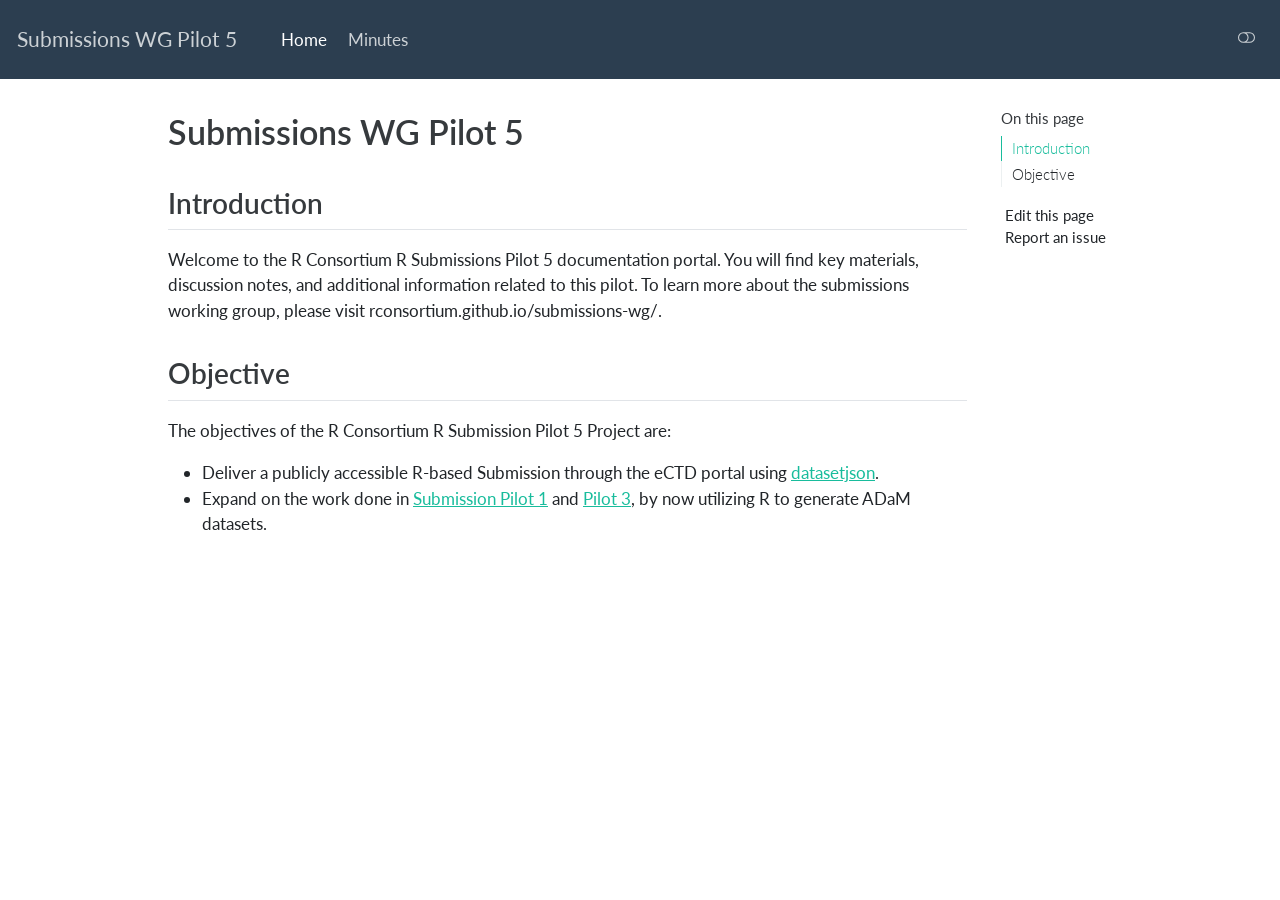
==== docs/index.html @ e1dfb93c "fix website and render" ====
<!DOCTYPE html>
<html xmlns="http://www.w3.org/1999/xhtml" lang="en" xml:lang="en"><head>

<meta charset="utf-8">
<meta name="generator" content="quarto-1.3.433">

<meta name="viewport" content="width=device-width, initial-scale=1.0, user-scalable=yes">


<title>Submissions WG Pilot 5</title>
<style>
code{white-space: pre-wrap;}
span.smallcaps{font-variant: small-caps;}
div.columns{display: flex; gap: min(4vw, 1.5em);}
div.column{flex: auto; overflow-x: auto;}
div.hanging-indent{margin-left: 1.5em; text-indent: -1.5em;}
ul.task-list{list-style: none;}
ul.task-list li input[type="checkbox"] {
  width: 0.8em;
  margin: 0 0.8em 0.2em -1em; /* quarto-specific, see https://github.com/quarto-dev/quarto-cli/issues/4556 */ 
  vertical-align: middle;
}
</style>


<script src="site_libs/quarto-nav/quarto-nav.js"></script>
<script src="site_libs/quarto-nav/headroom.min.js"></script>
<script src="site_libs/clipboard/clipboard.min.js"></script>
<script src="site_libs/quarto-search/autocomplete.umd.js"></script>
<script src="site_libs/quarto-search/fuse.min.js"></script>
<script src="site_libs/quarto-search/quarto-search.js"></script>
<meta name="quarto:offset" content="./">
<script src="site_libs/quarto-html/quarto.js"></script>
<script src="site_libs/quarto-html/popper.min.js"></script>
<script src="site_libs/quarto-html/tippy.umd.min.js"></script>
<script src="site_libs/quarto-html/anchor.min.js"></script>
<link href="site_libs/quarto-html/tippy.css" rel="stylesheet">
<link href="site_libs/quarto-html/quarto-syntax-highlighting.css" rel="stylesheet" class="quarto-color-scheme" id="quarto-text-highlighting-styles">
<link href="site_libs/quarto-html/quarto-syntax-highlighting-dark.css" rel="prefetch" class="quarto-color-scheme quarto-color-alternate" id="quarto-text-highlighting-styles">
<script src="site_libs/bootstrap/bootstrap.min.js"></script>
<link href="site_libs/bootstrap/bootstrap-icons.css" rel="stylesheet">
<link href="site_libs/bootstrap/bootstrap.min.css" rel="stylesheet" class="quarto-color-scheme" id="quarto-bootstrap" data-mode="light">
<link href="site_libs/bootstrap/bootstrap-dark.min.css" rel="prefetch" class="quarto-color-scheme quarto-color-alternate" id="quarto-bootstrap" data-mode="dark">
<script id="quarto-search-options" type="application/json">{
  "location": "navbar",
  "copy-button": false,
  "collapse-after": 3,
  "panel-placement": "end",
  "type": "overlay",
  "limit": 20,
  "language": {
    "search-no-results-text": "No results",
    "search-matching-documents-text": "matching documents",
    "search-copy-link-title": "Copy link to search",
    "search-hide-matches-text": "Hide additional matches",
    "search-more-match-text": "more match in this document",
    "search-more-matches-text": "more matches in this document",
    "search-clear-button-title": "Clear",
    "search-detached-cancel-button-title": "Cancel",
    "search-submit-button-title": "Submit",
    "search-label": "Search"
  }
}</script>


<link rel="stylesheet" href="styles.css">
</head>

<body class="nav-fixed">

<div id="quarto-search-results"></div>
  <header id="quarto-header" class="headroom fixed-top">
    <nav class="navbar navbar-expand-lg navbar-dark ">
      <div class="navbar-container container-fluid">
      <div class="navbar-brand-container">
    <a class="navbar-brand" href="./index.html">
    <span class="navbar-title">Submissions WG Pilot 5</span>
    </a>
  </div>
            <div id="quarto-search" class="" title="Search"></div>
          <button class="navbar-toggler" type="button" data-bs-toggle="collapse" data-bs-target="#navbarCollapse" aria-controls="navbarCollapse" aria-expanded="false" aria-label="Toggle navigation" onclick="if (window.quartoToggleHeadroom) { window.quartoToggleHeadroom(); }">
  <span class="navbar-toggler-icon"></span>
</button>
          <div class="collapse navbar-collapse" id="navbarCollapse">
            <ul class="navbar-nav navbar-nav-scroll me-auto">
  <li class="nav-item">
    <a class="nav-link active" href="./index.html" rel="" target="" aria-current="page">
 <span class="menu-text">Home</span></a>
  </li>  
  <li class="nav-item">
    <a class="nav-link" href="https://github.com/RConsortium/submissions-pilot5-datasetjson/discussions/3/" rel="" target="">
 <span class="menu-text">Minutes</span></a>
  </li>  
</ul>
            <ul class="navbar-nav navbar-nav-scroll ms-auto">
  <li class="nav-item compact">
    <a class="nav-link" href="https://github.com/RConsortium/submissions-pilot5-website" rel="" target=""><i class="bi bi-github" role="img" aria-label="GitHub Site">
</i> 
 <span class="menu-text"></span></a>
  </li>  
</ul>
            <div class="quarto-navbar-tools">
  <a href="" class="quarto-color-scheme-toggle quarto-navigation-tool  px-1" onclick="window.quartoToggleColorScheme(); return false;" title="Toggle dark mode"><i class="bi"></i></a>
</div>
          </div> <!-- /navcollapse -->
      </div> <!-- /container-fluid -->
    </nav>
</header>
<!-- content -->
<div id="quarto-content" class="quarto-container page-columns page-rows-contents page-layout-article page-navbar">
<!-- sidebar -->
<!-- margin-sidebar -->
    <div id="quarto-margin-sidebar" class="sidebar margin-sidebar">
        <nav id="TOC" role="doc-toc" class="toc-active">
    <h2 id="toc-title">On this page</h2>
   
  <ul>
  <li><a href="#introduction" id="toc-introduction" class="nav-link active" data-scroll-target="#introduction">Introduction</a></li>
  <li><a href="#objective" id="toc-objective" class="nav-link" data-scroll-target="#objective">Objective</a></li>
  </ul>
<div class="toc-actions"><div><i class="bi bi-github"></i></div><div class="action-links"><p><a href="https://github.com/RConsortium/submissions-pilot5-website/edit/main/index.qmd" class="toc-action">Edit this page</a></p><p><a href="https://github.com/RConsortium/submissions-pilot5-website/issues/new" class="toc-action">Report an issue</a></p></div></div></nav>
    </div>
<!-- main -->
<main class="content" id="quarto-document-content">

<header id="title-block-header" class="quarto-title-block default">
<div class="quarto-title">
<h1 class="title">Submissions WG Pilot 5</h1>
</div>



<div class="quarto-title-meta">

    
  
    
  </div>
  

</header>

<section id="introduction" class="level2">
<h2 class="anchored" data-anchor-id="introduction">Introduction</h2>
<p>Welcome to the R Consortium R Submissions Pilot 5 documentation portal. You will find key materials, discussion notes, and additional information related to this pilot. To learn more about the submissions working group, please visit rconsortium.github.io/submissions-wg/.</p>
</section>
<section id="objective" class="level2">
<h2 class="anchored" data-anchor-id="objective">Objective</h2>
<p>The objectives of the R Consortium R Submission Pilot 5 Project are:</p>
<ul>
<li>Deliver a publicly accessible R-based Submission through the eCTD portal using <a href="https://github.com/atorus-research/datasetjson">datasetjson</a>.</li>
<li>Expand on the work done in <a href="https://github.com/RConsortium/submissions-pilot1">Submission Pilot 1</a> and <a href="https://github.com/RConsortium/submissions-pilot3-adam">Pilot 3</a>, by now utilizing R to generate ADaM datasets.</li>
</ul>


</section>

</main> <!-- /main -->
<script id="quarto-html-after-body" type="application/javascript">
window.document.addEventListener("DOMContentLoaded", function (event) {
  const toggleBodyColorMode = (bsSheetEl) => {
    const mode = bsSheetEl.getAttribute("data-mode");
    const bodyEl = window.document.querySelector("body");
    if (mode === "dark") {
      bodyEl.classList.add("quarto-dark");
      bodyEl.classList.remove("quarto-light");
    } else {
      bodyEl.classList.add("quarto-light");
      bodyEl.classList.remove("quarto-dark");
    }
  }
  const toggleBodyColorPrimary = () => {
    const bsSheetEl = window.document.querySelector("link#quarto-bootstrap");
    if (bsSheetEl) {
      toggleBodyColorMode(bsSheetEl);
    }
  }
  toggleBodyColorPrimary();  
  const disableStylesheet = (stylesheets) => {
    for (let i=0; i < stylesheets.length; i++) {
      const stylesheet = stylesheets[i];
      stylesheet.rel = 'prefetch';
    }
  }
  const enableStylesheet = (stylesheets) => {
    for (let i=0; i < stylesheets.length; i++) {
      const stylesheet = stylesheets[i];
      stylesheet.rel = 'stylesheet';
    }
  }
  const manageTransitions = (selector, allowTransitions) => {
    const els = window.document.querySelectorAll(selector);
    for (let i=0; i < els.length; i++) {
      const el = els[i];
      if (allowTransitions) {
        el.classList.remove('notransition');
      } else {
        el.classList.add('notransition');
      }
    }
  }
  const toggleColorMode = (alternate) => {
    // Switch the stylesheets
    const alternateStylesheets = window.document.querySelectorAll('link.quarto-color-scheme.quarto-color-alternate');
    manageTransitions('#quarto-margin-sidebar .nav-link', false);
    if (alternate) {
      enableStylesheet(alternateStylesheets);
      for (const sheetNode of alternateStylesheets) {
        if (sheetNode.id === "quarto-bootstrap") {
          toggleBodyColorMode(sheetNode);
        }
      }
    } else {
      disableStylesheet(alternateStylesheets);
      toggleBodyColorPrimary();
    }
    manageTransitions('#quarto-margin-sidebar .nav-link', true);
    // Switch the toggles
    const toggles = window.document.querySelectorAll('.quarto-color-scheme-toggle');
    for (let i=0; i < toggles.length; i++) {
      const toggle = toggles[i];
      if (toggle) {
        if (alternate) {
          toggle.classList.add("alternate");     
        } else {
          toggle.classList.remove("alternate");
        }
      }
    }
    // Hack to workaround the fact that safari doesn't
    // properly recolor the scrollbar when toggling (#1455)
    if (navigator.userAgent.indexOf('Safari') > 0 && navigator.userAgent.indexOf('Chrome') == -1) {
      manageTransitions("body", false);
      window.scrollTo(0, 1);
      setTimeout(() => {
        window.scrollTo(0, 0);
        manageTransitions("body", true);
      }, 40);  
    }
  }
  const isFileUrl = () => { 
    return window.location.protocol === 'file:';
  }
  const hasAlternateSentinel = () => {  
    let styleSentinel = getColorSchemeSentinel();
    if (styleSentinel !== null) {
      return styleSentinel === "alternate";
    } else {
      return false;
    }
  }
  const setStyleSentinel = (alternate) => {
    const value = alternate ? "alternate" : "default";
    if (!isFileUrl()) {
      window.localStorage.setItem("quarto-color-scheme", value);
    } else {
      localAlternateSentinel = value;
    }
  }
  const getColorSchemeSentinel = () => {
    if (!isFileUrl()) {
      const storageValue = window.localStorage.getItem("quarto-color-scheme");
      return storageValue != null ? storageValue : localAlternateSentinel;
    } else {
      return localAlternateSentinel;
    }
  }
  let localAlternateSentinel = 'default';
  // Dark / light mode switch
  window.quartoToggleColorScheme = () => {
    // Read the current dark / light value 
    let toAlternate = !hasAlternateSentinel();
    toggleColorMode(toAlternate);
    setStyleSentinel(toAlternate);
  };
  // Ensure there is a toggle, if there isn't float one in the top right
  if (window.document.querySelector('.quarto-color-scheme-toggle') === null) {
    const a = window.document.createElement('a');
    a.classList.add('top-right');
    a.classList.add('quarto-color-scheme-toggle');
    a.href = "";
    a.onclick = function() { try { window.quartoToggleColorScheme(); } catch {} return false; };
    const i = window.document.createElement("i");
    i.classList.add('bi');
    a.appendChild(i);
    window.document.body.appendChild(a);
  }
  // Switch to dark mode if need be
  if (hasAlternateSentinel()) {
    toggleColorMode(true);
  } else {
    toggleColorMode(false);
  }
  const icon = "";
  const anchorJS = new window.AnchorJS();
  anchorJS.options = {
    placement: 'right',
    icon: icon
  };
  anchorJS.add('.anchored');
  const isCodeAnnotation = (el) => {
    for (const clz of el.classList) {
      if (clz.startsWith('code-annotation-')) {                     
        return true;
      }
    }
    return false;
  }
  const clipboard = new window.ClipboardJS('.code-copy-button', {
    text: function(trigger) {
      const codeEl = trigger.previousElementSibling.cloneNode(true);
      for (const childEl of codeEl.children) {
        if (isCodeAnnotation(childEl)) {
          childEl.remove();
        }
      }
      return codeEl.innerText;
    }
  });
  clipboard.on('success', function(e) {
    // button target
    const button = e.trigger;
    // don't keep focus
    button.blur();
    // flash "checked"
    button.classList.add('code-copy-button-checked');
    var currentTitle = button.getAttribute("title");
    button.setAttribute("title", "Copied!");
    let tooltip;
    if (window.bootstrap) {
      button.setAttribute("data-bs-toggle", "tooltip");
      button.setAttribute("data-bs-placement", "left");
      button.setAttribute("data-bs-title", "Copied!");
      tooltip = new bootstrap.Tooltip(button, 
        { trigger: "manual", 
          customClass: "code-copy-button-tooltip",
          offset: [0, -8]});
      tooltip.show();    
    }
    setTimeout(function() {
      if (tooltip) {
        tooltip.hide();
        button.removeAttribute("data-bs-title");
        button.removeAttribute("data-bs-toggle");
        button.removeAttribute("data-bs-placement");
      }
      button.setAttribute("title", currentTitle);
      button.classList.remove('code-copy-button-checked');
    }, 1000);
    // clear code selection
    e.clearSelection();
  });
  function tippyHover(el, contentFn) {
    const config = {
      allowHTML: true,
      content: contentFn,
      maxWidth: 500,
      delay: 100,
      arrow: false,
      appendTo: function(el) {
          return el.parentElement;
      },
      interactive: true,
      interactiveBorder: 10,
      theme: 'quarto',
      placement: 'bottom-start'
    };
    window.tippy(el, config); 
  }
  const noterefs = window.document.querySelectorAll('a[role="doc-noteref"]');
  for (var i=0; i<noterefs.length; i++) {
    const ref = noterefs[i];
    tippyHover(ref, function() {
      // use id or data attribute instead here
      let href = ref.getAttribute('data-footnote-href') || ref.getAttribute('href');
      try { href = new URL(href).hash; } catch {}
      const id = href.replace(/^#\/?/, "");
      const note = window.document.getElementById(id);
      return note.innerHTML;
    });
  }
      let selectedAnnoteEl;
      const selectorForAnnotation = ( cell, annotation) => {
        let cellAttr = 'data-code-cell="' + cell + '"';
        let lineAttr = 'data-code-annotation="' +  annotation + '"';
        const selector = 'span[' + cellAttr + '][' + lineAttr + ']';
        return selector;
      }
      const selectCodeLines = (annoteEl) => {
        const doc = window.document;
        const targetCell = annoteEl.getAttribute("data-target-cell");
        const targetAnnotation = annoteEl.getAttribute("data-target-annotation");
        const annoteSpan = window.document.querySelector(selectorForAnnotation(targetCell, targetAnnotation));
        const lines = annoteSpan.getAttribute("data-code-lines").split(",");
        const lineIds = lines.map((line) => {
          return targetCell + "-" + line;
        })
        let top = null;
        let height = null;
        let parent = null;
        if (lineIds.length > 0) {
            //compute the position of the single el (top and bottom and make a div)
            const el = window.document.getElementById(lineIds[0]);
            top = el.offsetTop;
            height = el.offsetHeight;
            parent = el.parentElement.parentElement;
          if (lineIds.length > 1) {
            const lastEl = window.document.getElementById(lineIds[lineIds.length - 1]);
            const bottom = lastEl.offsetTop + lastEl.offsetHeight;
            height = bottom - top;
          }
          if (top !== null && height !== null && parent !== null) {
            // cook up a div (if necessary) and position it 
            let div = window.document.getElementById("code-annotation-line-highlight");
            if (div === null) {
              div = window.document.createElement("div");
              div.setAttribute("id", "code-annotation-line-highlight");
              div.style.position = 'absolute';
              parent.appendChild(div);
            }
            div.style.top = top - 2 + "px";
            div.style.height = height + 4 + "px";
            let gutterDiv = window.document.getElementById("code-annotation-line-highlight-gutter");
            if (gutterDiv === null) {
              gutterDiv = window.document.createElement("div");
              gutterDiv.setAttribute("id", "code-annotation-line-highlight-gutter");
              gutterDiv.style.position = 'absolute';
              const codeCell = window.document.getElementById(targetCell);
              const gutter = codeCell.querySelector('.code-annotation-gutter');
              gutter.appendChild(gutterDiv);
            }
            gutterDiv.style.top = top - 2 + "px";
            gutterDiv.style.height = height + 4 + "px";
          }
          selectedAnnoteEl = annoteEl;
        }
      };
      const unselectCodeLines = () => {
        const elementsIds = ["code-annotation-line-highlight", "code-annotation-line-highlight-gutter"];
        elementsIds.forEach((elId) => {
          const div = window.document.getElementById(elId);
          if (div) {
            div.remove();
          }
        });
        selectedAnnoteEl = undefined;
      };
      // Attach click handler to the DT
      const annoteDls = window.document.querySelectorAll('dt[data-target-cell]');
      for (const annoteDlNode of annoteDls) {
        annoteDlNode.addEventListener('click', (event) => {
          const clickedEl = event.target;
          if (clickedEl !== selectedAnnoteEl) {
            unselectCodeLines();
            const activeEl = window.document.querySelector('dt[data-target-cell].code-annotation-active');
            if (activeEl) {
              activeEl.classList.remove('code-annotation-active');
            }
            selectCodeLines(clickedEl);
            clickedEl.classList.add('code-annotation-active');
          } else {
            // Unselect the line
            unselectCodeLines();
            clickedEl.classList.remove('code-annotation-active');
          }
        });
      }
  const findCites = (el) => {
    const parentEl = el.parentElement;
    if (parentEl) {
      const cites = parentEl.dataset.cites;
      if (cites) {
        return {
          el,
          cites: cites.split(' ')
        };
      } else {
        return findCites(el.parentElement)
      }
    } else {
      return undefined;
    }
  };
  var bibliorefs = window.document.querySelectorAll('a[role="doc-biblioref"]');
  for (var i=0; i<bibliorefs.length; i++) {
    const ref = bibliorefs[i];
    const citeInfo = findCites(ref);
    if (citeInfo) {
      tippyHover(citeInfo.el, function() {
        var popup = window.document.createElement('div');
        citeInfo.cites.forEach(function(cite) {
          var citeDiv = window.document.createElement('div');
          citeDiv.classList.add('hanging-indent');
          citeDiv.classList.add('csl-entry');
          var biblioDiv = window.document.getElementById('ref-' + cite);
          if (biblioDiv) {
            citeDiv.innerHTML = biblioDiv.innerHTML;
          }
          popup.appendChild(citeDiv);
        });
        return popup.innerHTML;
      });
    }
  }
});
</script>
</div> <!-- /content -->



</body></html>
---- docs/site_libs/quarto-html/tippy.css ----
.tippy-box[data-animation=fade][data-state=hidden]{opacity:0}[data-tippy-root]{max-width:calc(100vw - 10px)}.tippy-box{position:relative;background-color:#333;color:#fff;border-radius:4px;font-size:14px;line-height:1.4;white-space:normal;outline:0;transition-property:transform,visibility,opacity}.tippy-box[data-placement^=top]>.tippy-arrow{bottom:0}.tippy-box[data-placement^=top]>.tippy-arrow:before{bottom:-7px;left:0;border-width:8px 8px 0;border-top-color:initial;transform-origin:center top}.tippy-box[data-placement^=bottom]>.tippy-arrow{top:0}.tippy-box[data-placement^=bottom]>.tippy-arrow:before{top:-7px;left:0;border-width:0 8px 8px;border-bottom-color:initial;transform-origin:center bottom}.tippy-box[data-placement^=left]>.tippy-arrow{right:0}.tippy-box[data-placement^=left]>.tippy-arrow:before{border-width:8px 0 8px 8px;border-left-color:initial;right:-7px;transform-origin:center left}.tippy-box[data-placement^=right]>.tippy-arrow{left:0}.tippy-box[data-placement^=right]>.tippy-arrow:before{left:-7px;border-width:8px 8px 8px 0;border-right-color:initial;transform-origin:center right}.tippy-box[data-inertia][data-state=visible]{transition-timing-function:cubic-bezier(.54,1.5,.38,1.11)}.tippy-arrow{width:16px;height:16px;color:#333}.tippy-arrow:before{content:"";position:absolute;border-color:transparent;border-style:solid}.tippy-content{position:relative;padding:5px 9px;z-index:1}
---- docs/site_libs/quarto-html/quarto-syntax-highlighting-dark.css ----
/* quarto syntax highlight colors */
:root {
  --quarto-hl-al-color: #f07178;
  --quarto-hl-an-color: #d4d0ab;
  --quarto-hl-at-color: #00e0e0;
  --quarto-hl-bn-color: #d4d0ab;
  --quarto-hl-bu-color: #abe338;
  --quarto-hl-ch-color: #abe338;
  --quarto-hl-co-color: #f8f8f2;
  --quarto-hl-cv-color: #ffd700;
  --quarto-hl-cn-color: #ffd700;
  --quarto-hl-cf-color: #ffa07a;
  --quarto-hl-dt-color: #ffa07a;
  --quarto-hl-dv-color: #d4d0ab;
  --quarto-hl-do-color: #f8f8f2;
  --quarto-hl-er-color: #f07178;
  --quarto-hl-ex-color: #00e0e0;
  --quarto-hl-fl-color: #d4d0ab;
  --quarto-hl-fu-color: #ffa07a;
  --quarto-hl-im-color: #abe338;
  --quarto-hl-in-color: #d4d0ab;
  --quarto-hl-kw-color: #ffa07a;
  --quarto-hl-op-color: #ffa07a;
  --quarto-hl-ot-color: #00e0e0;
  --quarto-hl-pp-color: #dcc6e0;
  --quarto-hl-re-color: #00e0e0;
  --quarto-hl-sc-color: #abe338;
  --quarto-hl-ss-color: #abe338;
  --quarto-hl-st-color: #abe338;
  --quarto-hl-va-color: #00e0e0;
  --quarto-hl-vs-color: #abe338;
  --quarto-hl-wa-color: #dcc6e0;
}

/* other quarto variables */
:root {
  --quarto-font-monospace: SFMono-Regular, Menlo, Monaco, Consolas, "Liberation Mono", "Courier New", monospace;
}

code span.al {
  background-color: #2a0f15;
  font-weight: bold;
  color: #f07178;
}

code span.an {
  color: #d4d0ab;
}

code span.at {
  color: #00e0e0;
}

code span.bn {
  color: #d4d0ab;
}

code span.bu {
  color: #abe338;
}

code span.ch {
  color: #abe338;
}

code span.co {
  font-style: italic;
  color: #f8f8f2;
}

code span.cv {
  color: #ffd700;
}

code span.cn {
  color: #ffd700;
}

code span.cf {
  font-weight: bold;
  color: #ffa07a;
}

code span.dt {
  color: #ffa07a;
}

code span.dv {
  color: #d4d0ab;
}

code span.do {
  color: #f8f8f2;
}

code span.er {
  color: #f07178;
  text-decoration: underline;
}

code span.ex {
  font-weight: bold;
  color: #00e0e0;
}

code span.fl {
  color: #d4d0ab;
}

code span.fu {
  color: #ffa07a;
}

code span.im {
  color: #abe338;
}

code span.in {
  color: #d4d0ab;
}

code span.kw {
  font-weight: bold;
  color: #ffa07a;
}

pre > code.sourceCode > span {
  color: #f8f8f2;
}

code span {
  color: #f8f8f2;
}

code.sourceCode > span {
  color: #f8f8f2;
}

div.sourceCode,
div.sourceCode pre.sourceCode {
  color: #f8f8f2;
}

code span.op {
  color: #ffa07a;
}

code span.ot {
  color: #00e0e0;
}

code span.pp {
  color: #dcc6e0;
}

code span.re {
  background-color: #f8f8f2;
  color: #00e0e0;
}

code span.sc {
  color: #abe338;
}

code span.ss {
  color: #abe338;
}

code span.st {
  color: #abe338;
}

code span.va {
  color: #00e0e0;
}

code span.vs {
  color: #abe338;
}

code span.wa {
  color: #dcc6e0;
}

.prevent-inlining {
  content: "</";
}

/*# sourceMappingURL=935a306eefa94366c21e1a970dddb765.css.map */
---- docs/styles.css ----
/* css styles */
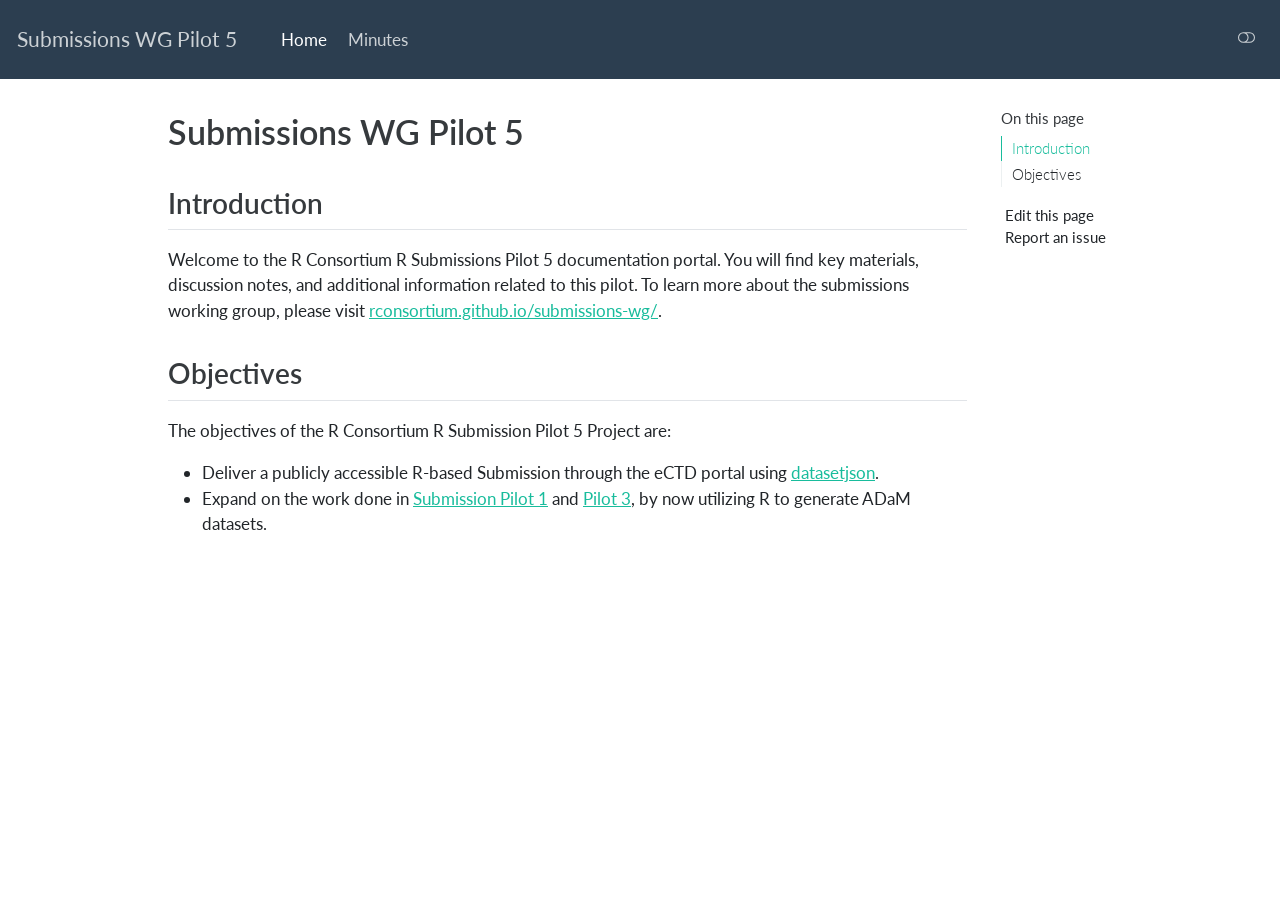
==== commit faca8ab8: "fix missing link" ====
--- a/docs/index.html
+++ b/docs/index.html
@@ -116,7 +116,7 @@
    
   <ul>
   <li><a href="#introduction" id="toc-introduction" class="nav-link active" data-scroll-target="#introduction">Introduction</a></li>
-  <li><a href="#objective" id="toc-objective" class="nav-link" data-scroll-target="#objective">Objective</a></li>
+  <li><a href="#objectives" id="toc-objectives" class="nav-link" data-scroll-target="#objectives">Objectives</a></li>
   </ul>
 <div class="toc-actions"><div><i class="bi bi-github"></i></div><div class="action-links"><p><a href="https://github.com/RConsortium/submissions-pilot5-website/edit/main/index.qmd" class="toc-action">Edit this page</a></p><p><a href="https://github.com/RConsortium/submissions-pilot5-website/issues/new" class="toc-action">Report an issue</a></p></div></div></nav>
     </div>
@@ -142,10 +142,10 @@
 
 <section id="introduction" class="level2">
 <h2 class="anchored" data-anchor-id="introduction">Introduction</h2>
-<p>Welcome to the R Consortium R Submissions Pilot 5 documentation portal. You will find key materials, discussion notes, and additional information related to this pilot. To learn more about the submissions working group, please visit rconsortium.github.io/submissions-wg/.</p>
+<p>Welcome to the R Consortium R Submissions Pilot 5 documentation portal. You will find key materials, discussion notes, and additional information related to this pilot. To learn more about the submissions working group, please visit <a href="https://rconsortium.github.io/submissions-wg/">rconsortium.github.io/submissions-wg/</a>.</p>
 </section>
-<section id="objective" class="level2">
-<h2 class="anchored" data-anchor-id="objective">Objective</h2>
+<section id="objectives" class="level2">
+<h2 class="anchored" data-anchor-id="objectives">Objectives</h2>
 <p>The objectives of the R Consortium R Submission Pilot 5 Project are:</p>
 <ul>
 <li>Deliver a publicly accessible R-based Submission through the eCTD portal using <a href="https://github.com/atorus-research/datasetjson">datasetjson</a>.</li>
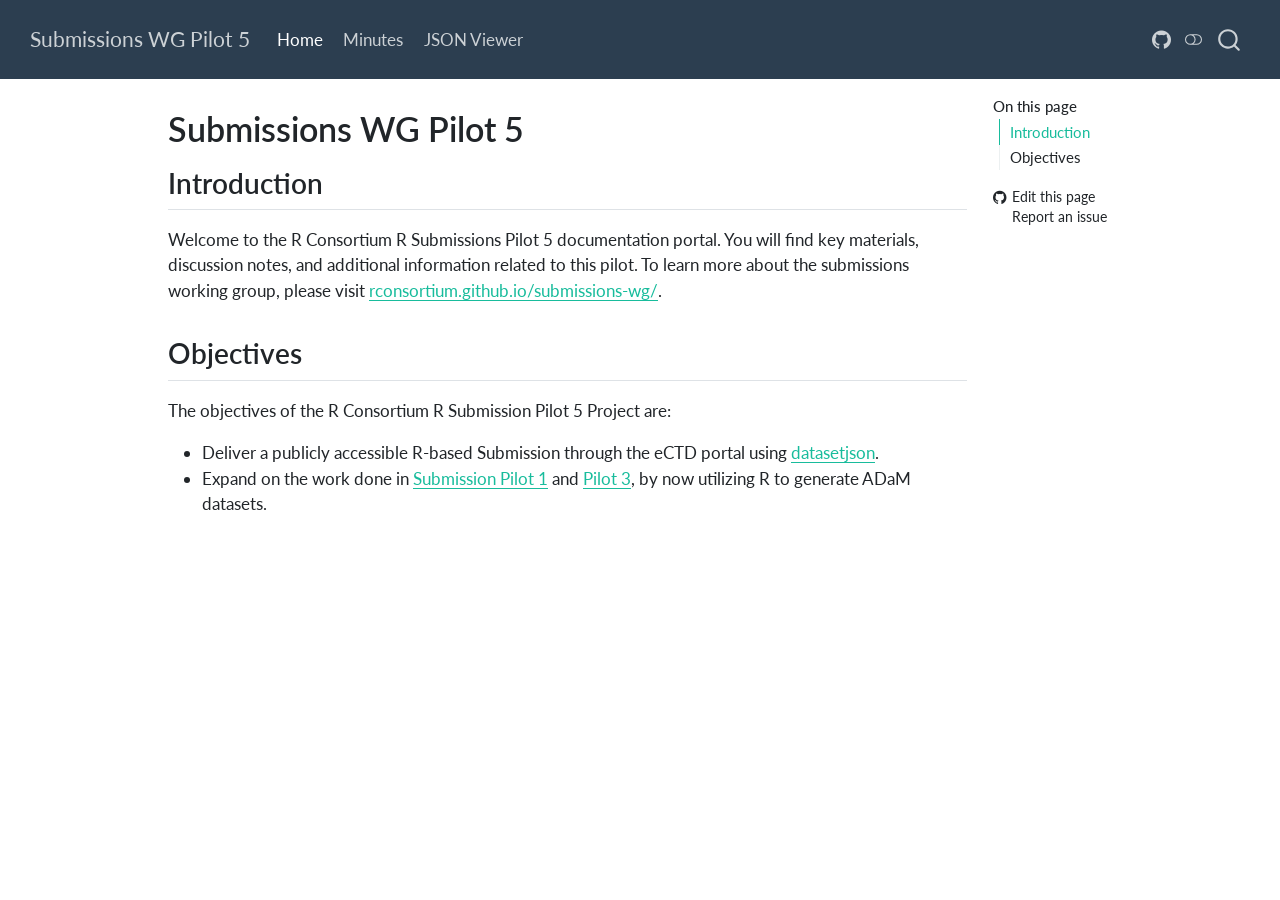
==== commit be496eb3: "add json viewer page" ====
--- a/docs/index.html
+++ b/docs/index.html
@@ -2,7 +2,7 @@
 <html xmlns="http://www.w3.org/1999/xhtml" lang="en" xml:lang="en"><head>
 
 <meta charset="utf-8">
-<meta name="generator" content="quarto-1.3.433">
+<meta name="generator" content="quarto-1.5.57">
 
 <meta name="viewport" content="width=device-width, initial-scale=1.0, user-scalable=yes">
 
@@ -47,7 +47,13 @@
   "collapse-after": 3,
   "panel-placement": "end",
   "type": "overlay",
-  "limit": 20,
+  "limit": 50,
+  "keyboard-shortcut": [
+    "f",
+    "/",
+    "s"
+  ],
+  "show-item-context": false,
   "language": {
     "search-no-results-text": "No results",
     "search-matching-documents-text": "matching documents",
@@ -56,6 +62,7 @@
     "search-more-match-text": "more match in this document",
     "search-more-matches-text": "more matches in this document",
     "search-clear-button-title": "Clear",
+    "search-text-placeholder": "",
     "search-detached-cancel-button-title": "Cancel",
     "search-submit-button-title": "Submit",
     "search-label": "Search"
@@ -70,39 +77,43 @@
 
 <div id="quarto-search-results"></div>
   <header id="quarto-header" class="headroom fixed-top">
-    <nav class="navbar navbar-expand-lg navbar-dark ">
+    <nav class="navbar navbar-expand-lg " data-bs-theme="dark">
       <div class="navbar-container container-fluid">
-      <div class="navbar-brand-container">
+      <div class="navbar-brand-container mx-auto">
     <a class="navbar-brand" href="./index.html">
     <span class="navbar-title">Submissions WG Pilot 5</span>
     </a>
   </div>
             <div id="quarto-search" class="" title="Search"></div>
-          <button class="navbar-toggler" type="button" data-bs-toggle="collapse" data-bs-target="#navbarCollapse" aria-controls="navbarCollapse" aria-expanded="false" aria-label="Toggle navigation" onclick="if (window.quartoToggleHeadroom) { window.quartoToggleHeadroom(); }">
+          <button class="navbar-toggler" type="button" data-bs-toggle="collapse" data-bs-target="#navbarCollapse" aria-controls="navbarCollapse" role="menu" aria-expanded="false" aria-label="Toggle navigation" onclick="if (window.quartoToggleHeadroom) { window.quartoToggleHeadroom(); }">
   <span class="navbar-toggler-icon"></span>
 </button>
           <div class="collapse navbar-collapse" id="navbarCollapse">
             <ul class="navbar-nav navbar-nav-scroll me-auto">
   <li class="nav-item">
-    <a class="nav-link active" href="./index.html" rel="" target="" aria-current="page">
- <span class="menu-text">Home</span></a>
+    <a class="nav-link active" href="./index.html" aria-current="page"> 
+<span class="menu-text">Home</span></a>
   </li>  
   <li class="nav-item">
-    <a class="nav-link" href="https://github.com/RConsortium/submissions-pilot5-datasetjson/discussions/3/" rel="" target="">
- <span class="menu-text">Minutes</span></a>
+    <a class="nav-link" href="https://github.com/RConsortium/submissions-pilot5-datasetjson/discussions/3/"> 
+<span class="menu-text">Minutes</span></a>
+  </li>  
+  <li class="nav-item">
+    <a class="nav-link" href="./viewer.html"> 
+<span class="menu-text">JSON Viewer</span></a>
   </li>  
 </ul>
             <ul class="navbar-nav navbar-nav-scroll ms-auto">
   <li class="nav-item compact">
-    <a class="nav-link" href="https://github.com/RConsortium/submissions-pilot5-website" rel="" target=""><i class="bi bi-github" role="img" aria-label="GitHub Site">
+    <a class="nav-link" href="https://github.com/RConsortium/submissions-pilot5-website"> <i class="bi bi-github" role="img" aria-label="GitHub Site">
 </i> 
- <span class="menu-text"></span></a>
+<span class="menu-text"></span></a>
   </li>  
 </ul>
+          </div> <!-- /navcollapse -->
             <div class="quarto-navbar-tools">
   <a href="" class="quarto-color-scheme-toggle quarto-navigation-tool  px-1" onclick="window.quartoToggleColorScheme(); return false;" title="Toggle dark mode"><i class="bi"></i></a>
 </div>
-          </div> <!-- /navcollapse -->
       </div> <!-- /container-fluid -->
     </nav>
 </header>
@@ -118,7 +129,7 @@
   <li><a href="#introduction" id="toc-introduction" class="nav-link active" data-scroll-target="#introduction">Introduction</a></li>
   <li><a href="#objectives" id="toc-objectives" class="nav-link" data-scroll-target="#objectives">Objectives</a></li>
   </ul>
-<div class="toc-actions"><div><i class="bi bi-github"></i></div><div class="action-links"><p><a href="https://github.com/RConsortium/submissions-pilot5-website/edit/main/index.qmd" class="toc-action">Edit this page</a></p><p><a href="https://github.com/RConsortium/submissions-pilot5-website/issues/new" class="toc-action">Report an issue</a></p></div></div></nav>
+<div class="toc-actions"><ul><li><a href="https://github.com/RConsortium/submissions-pilot5-website/edit/main/index.qmd" class="toc-action"><i class="bi bi-github"></i>Edit this page</a></li><li><a href="https://github.com/RConsortium/submissions-pilot5-website/issues/new" class="toc-action"><i class="bi empty"></i>Report an issue</a></li></ul></div></nav>
     </div>
 <!-- main -->
 <main class="content" id="quarto-document-content">
@@ -138,7 +149,9 @@
   </div>
   
 
+
 </header>
+
 
 <section id="introduction" class="level2">
 <h2 class="anchored" data-anchor-id="introduction">Introduction</h2>
@@ -199,6 +212,33 @@
       }
     }
   }
+  const toggleGiscusIfUsed = (isAlternate, darkModeDefault) => {
+    const baseTheme = document.querySelector('#giscus-base-theme')?.value ?? 'light';
+    const alternateTheme = document.querySelector('#giscus-alt-theme')?.value ?? 'dark';
+    let newTheme = '';
+    if(darkModeDefault) {
+      newTheme = isAlternate ? baseTheme : alternateTheme;
+    } else {
+      newTheme = isAlternate ? alternateTheme : baseTheme;
+    }
+    const changeGiscusTheme = () => {
+      // From: https://github.com/giscus/giscus/issues/336
+      const sendMessage = (message) => {
+        const iframe = document.querySelector('iframe.giscus-frame');
+        if (!iframe) return;
+        iframe.contentWindow.postMessage({ giscus: message }, 'https://giscus.app');
+      }
+      sendMessage({
+        setConfig: {
+          theme: newTheme
+        }
+      });
+    }
+    const isGiscussLoaded = window.document.querySelector('iframe.giscus-frame') !== null;
+    if (isGiscussLoaded) {
+      changeGiscusTheme();
+    }
+  }
   const toggleColorMode = (alternate) => {
     // Switch the stylesheets
     const alternateStylesheets = window.document.querySelectorAll('link.quarto-color-scheme.quarto-color-alternate');
@@ -265,13 +305,15 @@
       return localAlternateSentinel;
     }
   }
-  let localAlternateSentinel = 'default';
+  const darkModeDefault = false;
+  let localAlternateSentinel = darkModeDefault ? 'alternate' : 'default';
   // Dark / light mode switch
   window.quartoToggleColorScheme = () => {
     // Read the current dark / light value 
     let toAlternate = !hasAlternateSentinel();
     toggleColorMode(toAlternate);
     setStyleSentinel(toAlternate);
+    toggleGiscusIfUsed(toAlternate, darkModeDefault);
   };
   // Ensure there is a toggle, if there isn't float one in the top right
   if (window.document.querySelector('.quarto-color-scheme-toggle') === null) {
@@ -306,18 +348,7 @@
     }
     return false;
   }
-  const clipboard = new window.ClipboardJS('.code-copy-button', {
-    text: function(trigger) {
-      const codeEl = trigger.previousElementSibling.cloneNode(true);
-      for (const childEl of codeEl.children) {
-        if (isCodeAnnotation(childEl)) {
-          childEl.remove();
-        }
-      }
-      return codeEl.innerText;
-    }
-  });
-  clipboard.on('success', function(e) {
+  const onCopySuccess = function(e) {
     // button target
     const button = e.trigger;
     // don't keep focus
@@ -349,11 +380,50 @@
     }, 1000);
     // clear code selection
     e.clearSelection();
+  }
+  const getTextToCopy = function(trigger) {
+      const codeEl = trigger.previousElementSibling.cloneNode(true);
+      for (const childEl of codeEl.children) {
+        if (isCodeAnnotation(childEl)) {
+          childEl.remove();
+        }
+      }
+      return codeEl.innerText;
+  }
+  const clipboard = new window.ClipboardJS('.code-copy-button:not([data-in-quarto-modal])', {
+    text: getTextToCopy
   });
-  function tippyHover(el, contentFn) {
+  clipboard.on('success', onCopySuccess);
+  if (window.document.getElementById('quarto-embedded-source-code-modal')) {
+    // For code content inside modals, clipBoardJS needs to be initialized with a container option
+    // TODO: Check when it could be a function (https://github.com/zenorocha/clipboard.js/issues/860)
+    const clipboardModal = new window.ClipboardJS('.code-copy-button[data-in-quarto-modal]', {
+      text: getTextToCopy,
+      container: window.document.getElementById('quarto-embedded-source-code-modal')
+    });
+    clipboardModal.on('success', onCopySuccess);
+  }
+    var localhostRegex = new RegExp(/^(?:http|https):\/\/localhost\:?[0-9]*\//);
+    var mailtoRegex = new RegExp(/^mailto:/);
+      var filterRegex = new RegExp("https:\/\/rconsortium\.github\.io\/submissions-pilot5-website");
+    var isInternal = (href) => {
+        return filterRegex.test(href) || localhostRegex.test(href) || mailtoRegex.test(href);
+    }
+    // Inspect non-navigation links and adorn them if external
+ 	var links = window.document.querySelectorAll('a[href]:not(.nav-link):not(.navbar-brand):not(.toc-action):not(.sidebar-link):not(.sidebar-item-toggle):not(.pagination-link):not(.no-external):not([aria-hidden]):not(.dropdown-item):not(.quarto-navigation-tool):not(.about-link)');
+    for (var i=0; i<links.length; i++) {
+      const link = links[i];
+      if (!isInternal(link.href)) {
+        // undo the damage that might have been done by quarto-nav.js in the case of
+        // links that we want to consider external
+        if (link.dataset.originalHref !== undefined) {
+          link.href = link.dataset.originalHref;
+        }
+      }
+    }
+  function tippyHover(el, contentFn, onTriggerFn, onUntriggerFn) {
     const config = {
       allowHTML: true,
-      content: contentFn,
       maxWidth: 500,
       delay: 100,
       arrow: false,
@@ -363,8 +433,17 @@
       interactive: true,
       interactiveBorder: 10,
       theme: 'quarto',
-      placement: 'bottom-start'
+      placement: 'bottom-start',
     };
+    if (contentFn) {
+      config.content = contentFn;
+    }
+    if (onTriggerFn) {
+      config.onTrigger = onTriggerFn;
+    }
+    if (onUntriggerFn) {
+      config.onUntrigger = onUntriggerFn;
+    }
     window.tippy(el, config); 
   }
   const noterefs = window.document.querySelectorAll('a[role="doc-noteref"]');
@@ -376,7 +455,130 @@
       try { href = new URL(href).hash; } catch {}
       const id = href.replace(/^#\/?/, "");
       const note = window.document.getElementById(id);
-      return note.innerHTML;
+      if (note) {
+        return note.innerHTML;
+      } else {
+        return "";
+      }
+    });
+  }
+  const xrefs = window.document.querySelectorAll('a.quarto-xref');
+  const processXRef = (id, note) => {
+    // Strip column container classes
+    const stripColumnClz = (el) => {
+      el.classList.remove("page-full", "page-columns");
+      if (el.children) {
+        for (const child of el.children) {
+          stripColumnClz(child);
+        }
+      }
+    }
+    stripColumnClz(note)
+    if (id === null || id.startsWith('sec-')) {
+      // Special case sections, only their first couple elements
+      const container = document.createElement("div");
+      if (note.children && note.children.length > 2) {
+        container.appendChild(note.children[0].cloneNode(true));
+        for (let i = 1; i < note.children.length; i++) {
+          const child = note.children[i];
+          if (child.tagName === "P" && child.innerText === "") {
+            continue;
+          } else {
+            container.appendChild(child.cloneNode(true));
+            break;
+          }
+        }
+        if (window.Quarto?.typesetMath) {
+          window.Quarto.typesetMath(container);
+        }
+        return container.innerHTML
+      } else {
+        if (window.Quarto?.typesetMath) {
+          window.Quarto.typesetMath(note);
+        }
+        return note.innerHTML;
+      }
+    } else {
+      // Remove any anchor links if they are present
+      const anchorLink = note.querySelector('a.anchorjs-link');
+      if (anchorLink) {
+        anchorLink.remove();
+      }
+      if (window.Quarto?.typesetMath) {
+        window.Quarto.typesetMath(note);
+      }
+      // TODO in 1.5, we should make sure this works without a callout special case
+      if (note.classList.contains("callout")) {
+        return note.outerHTML;
+      } else {
+        return note.innerHTML;
+      }
+    }
+  }
+  for (var i=0; i<xrefs.length; i++) {
+    const xref = xrefs[i];
+    tippyHover(xref, undefined, function(instance) {
+      instance.disable();
+      let url = xref.getAttribute('href');
+      let hash = undefined; 
+      if (url.startsWith('#')) {
+        hash = url;
+      } else {
+        try { hash = new URL(url).hash; } catch {}
+      }
+      if (hash) {
+        const id = hash.replace(/^#\/?/, "");
+        const note = window.document.getElementById(id);
+        if (note !== null) {
+          try {
+            const html = processXRef(id, note.cloneNode(true));
+            instance.setContent(html);
+          } finally {
+            instance.enable();
+            instance.show();
+          }
+        } else {
+          // See if we can fetch this
+          fetch(url.split('#')[0])
+          .then(res => res.text())
+          .then(html => {
+            const parser = new DOMParser();
+            const htmlDoc = parser.parseFromString(html, "text/html");
+            const note = htmlDoc.getElementById(id);
+            if (note !== null) {
+              const html = processXRef(id, note);
+              instance.setContent(html);
+            } 
+          }).finally(() => {
+            instance.enable();
+            instance.show();
+          });
+        }
+      } else {
+        // See if we can fetch a full url (with no hash to target)
+        // This is a special case and we should probably do some content thinning / targeting
+        fetch(url)
+        .then(res => res.text())
+        .then(html => {
+          const parser = new DOMParser();
+          const htmlDoc = parser.parseFromString(html, "text/html");
+          const note = htmlDoc.querySelector('main.content');
+          if (note !== null) {
+            // This should only happen for chapter cross references
+            // (since there is no id in the URL)
+            // remove the first header
+            if (note.children.length > 0 && note.children[0].tagName === "HEADER") {
+              note.children[0].remove();
+            }
+            const html = processXRef(null, note);
+            instance.setContent(html);
+          } 
+        }).finally(() => {
+          instance.enable();
+          instance.show();
+        });
+      }
+    }, function(instance) {
     });
   }
       let selectedAnnoteEl;
@@ -420,6 +622,7 @@
             }
             div.style.top = top - 2 + "px";
             div.style.height = height + 4 + "px";
+            div.style.left = 0;
             let gutterDiv = window.document.getElementById("code-annotation-line-highlight-gutter");
             if (gutterDiv === null) {
               gutterDiv = window.document.createElement("div");
@@ -445,6 +648,32 @@
         });
         selectedAnnoteEl = undefined;
       };
+        // Handle positioning of the toggle
+    window.addEventListener(
+      "resize",
+      throttle(() => {
+        elRect = undefined;
+        if (selectedAnnoteEl) {
+          selectCodeLines(selectedAnnoteEl);
+        }
+      }, 10)
+    );
+    function throttle(fn, ms) {
+    let throttle = false;
+    let timer;
+      return (...args) => {
+        if(!throttle) { // first call gets through
+            fn.apply(this, args);
+            throttle = true;
+        } else { // all the others get throttled
+            if(timer) clearTimeout(timer); // cancel #2
+            timer = setTimeout(() => {
+              fn.apply(this, args);
+              timer = throttle = false;
+            }, ms);
+        }
+      };
+    }
       // Attach click handler to the DT
       const annoteDls = window.document.querySelectorAll('dt[data-target-cell]');
       for (const annoteDlNode of annoteDls) {
@@ -508,4 +737,5 @@
 
 
 
-</body></html>+
+<footer class="footer"><div class="nav-footer"><div class="nav-footer-center"><div class="toc-actions d-sm-block d-md-none"><ul><li><a href="https://github.com/RConsortium/submissions-pilot5-website/edit/main/index.qmd" class="toc-action"><i class="bi bi-github"></i>Edit this page</a></li><li><a href="https://github.com/RConsortium/submissions-pilot5-website/issues/new" class="toc-action"><i class="bi empty"></i>Report an issue</a></li></ul></div></div></div></footer></body></html>
--- a/docs/site_libs/quarto-html/quarto-syntax-highlighting.css
+++ b/docs/site_libs/quarto-html/quarto-syntax-highlighting.css
@@ -0,0 +1,205 @@
+/* quarto syntax highlight colors */
+:root {
+  --quarto-hl-ot-color: #003B4F;
+  --quarto-hl-at-color: #657422;
+  --quarto-hl-ss-color: #20794D;
+  --quarto-hl-an-color: #5E5E5E;
+  --quarto-hl-fu-color: #4758AB;
+  --quarto-hl-st-color: #20794D;
+  --quarto-hl-cf-color: #003B4F;
+  --quarto-hl-op-color: #5E5E5E;
+  --quarto-hl-er-color: #AD0000;
+  --quarto-hl-bn-color: #AD0000;
+  --quarto-hl-al-color: #AD0000;
+  --quarto-hl-va-color: #111111;
+  --quarto-hl-bu-color: inherit;
+  --quarto-hl-ex-color: inherit;
+  --quarto-hl-pp-color: #AD0000;
+  --quarto-hl-in-color: #5E5E5E;
+  --quarto-hl-vs-color: #20794D;
+  --quarto-hl-wa-color: #5E5E5E;
+  --quarto-hl-do-color: #5E5E5E;
+  --quarto-hl-im-color: #00769E;
+  --quarto-hl-ch-color: #20794D;
+  --quarto-hl-dt-color: #AD0000;
+  --quarto-hl-fl-color: #AD0000;
+  --quarto-hl-co-color: #5E5E5E;
+  --quarto-hl-cv-color: #5E5E5E;
+  --quarto-hl-cn-color: #8f5902;
+  --quarto-hl-sc-color: #5E5E5E;
+  --quarto-hl-dv-color: #AD0000;
+  --quarto-hl-kw-color: #003B4F;
+}
+
+/* other quarto variables */
+:root {
+  --quarto-font-monospace: SFMono-Regular, Menlo, Monaco, Consolas, "Liberation Mono", "Courier New", monospace;
+}
+
+pre > code.sourceCode > span {
+  color: #003B4F;
+}
+
+code span {
+  color: #003B4F;
+}
+
+code.sourceCode > span {
+  color: #003B4F;
+}
+
+div.sourceCode,
+div.sourceCode pre.sourceCode {
+  color: #003B4F;
+}
+
+code span.ot {
+  color: #003B4F;
+  font-style: inherit;
+}
+
+code span.at {
+  color: #657422;
+  font-style: inherit;
+}
+
+code span.ss {
+  color: #20794D;
+  font-style: inherit;
+}
+
+code span.an {
+  color: #5E5E5E;
+  font-style: inherit;
+}
+
+code span.fu {
+  color: #4758AB;
+  font-style: inherit;
+}
+
+code span.st {
+  color: #20794D;
+  font-style: inherit;
+}
+
+code span.cf {
+  color: #003B4F;
+  font-weight: bold;
+  font-style: inherit;
+}
+
+code span.op {
+  color: #5E5E5E;
+  font-style: inherit;
+}
+
+code span.er {
+  color: #AD0000;
+  font-style: inherit;
+}
+
+code span.bn {
+  color: #AD0000;
+  font-style: inherit;
+}
+
+code span.al {
+  color: #AD0000;
+  font-style: inherit;
+}
+
+code span.va {
+  color: #111111;
+  font-style: inherit;
+}
+
+code span.bu {
+  font-style: inherit;
+}
+
+code span.ex {
+  font-style: inherit;
+}
+
+code span.pp {
+  color: #AD0000;
+  font-style: inherit;
+}
+
+code span.in {
+  color: #5E5E5E;
+  font-style: inherit;
+}
+
+code span.vs {
+  color: #20794D;
+  font-style: inherit;
+}
+
+code span.wa {
+  color: #5E5E5E;
+  font-style: italic;
+}
+
+code span.do {
+  color: #5E5E5E;
+  font-style: italic;
+}
+
+code span.im {
+  color: #00769E;
+  font-style: inherit;
+}
+
+code span.ch {
+  color: #20794D;
+  font-style: inherit;
+}
+
+code span.dt {
+  color: #AD0000;
+  font-style: inherit;
+}
+
+code span.fl {
+  color: #AD0000;
+  font-style: inherit;
+}
+
+code span.co {
+  color: #5E5E5E;
+  font-style: inherit;
+}
+
+code span.cv {
+  color: #5E5E5E;
+  font-style: italic;
+}
+
+code span.cn {
+  color: #8f5902;
+  font-style: inherit;
+}
+
+code span.sc {
+  color: #5E5E5E;
+  font-style: inherit;
+}
+
+code span.dv {
+  color: #AD0000;
+  font-style: inherit;
+}
+
+code span.kw {
+  color: #003B4F;
+  font-weight: bold;
+  font-style: inherit;
+}
+
+.prevent-inlining {
+  content: "</";
+}
+
+/*# sourceMappingURL=debc5d5d77c3f9108843748ff7464032.css.map */
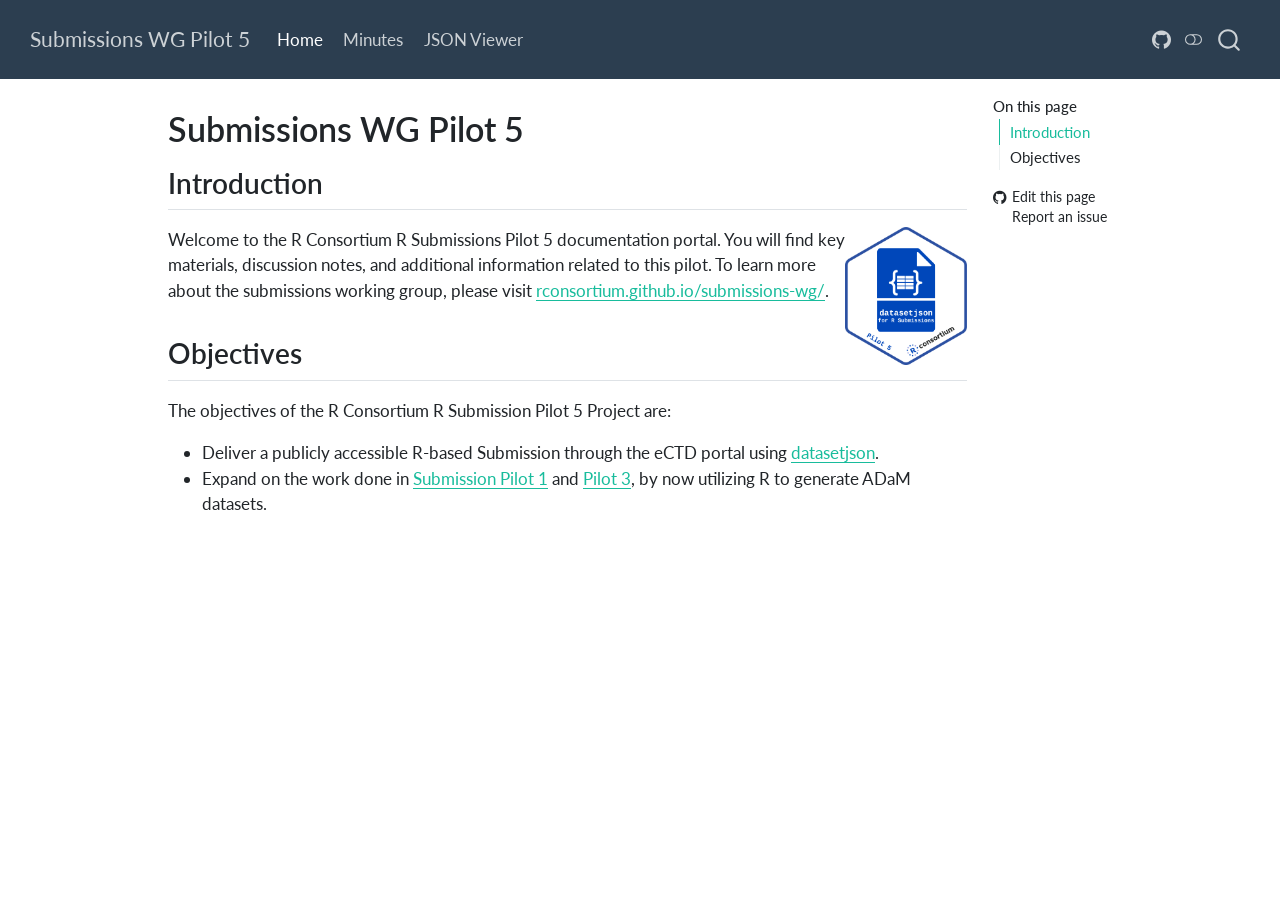
==== commit cdcc3240: "increase hex sticker height" ====
--- a/docs/index.html
+++ b/docs/index.html
@@ -155,6 +155,7 @@
 
 <section id="introduction" class="level2">
 <h2 class="anchored" data-anchor-id="introduction">Introduction</h2>
+<p><a href="https://rconsortium.github.io/submissions-pilot5-website/"><img src="images/pilot 5@2x.png" align="right" height="138" alt="pilot 5 website"></a></p>
 <p>Welcome to the R Consortium R Submissions Pilot 5 documentation portal. You will find key materials, discussion notes, and additional information related to this pilot. To learn more about the submissions working group, please visit <a href="https://rconsortium.github.io/submissions-wg/">rconsortium.github.io/submissions-wg/</a>.</p>
 </section>
 <section id="objectives" class="level2">
